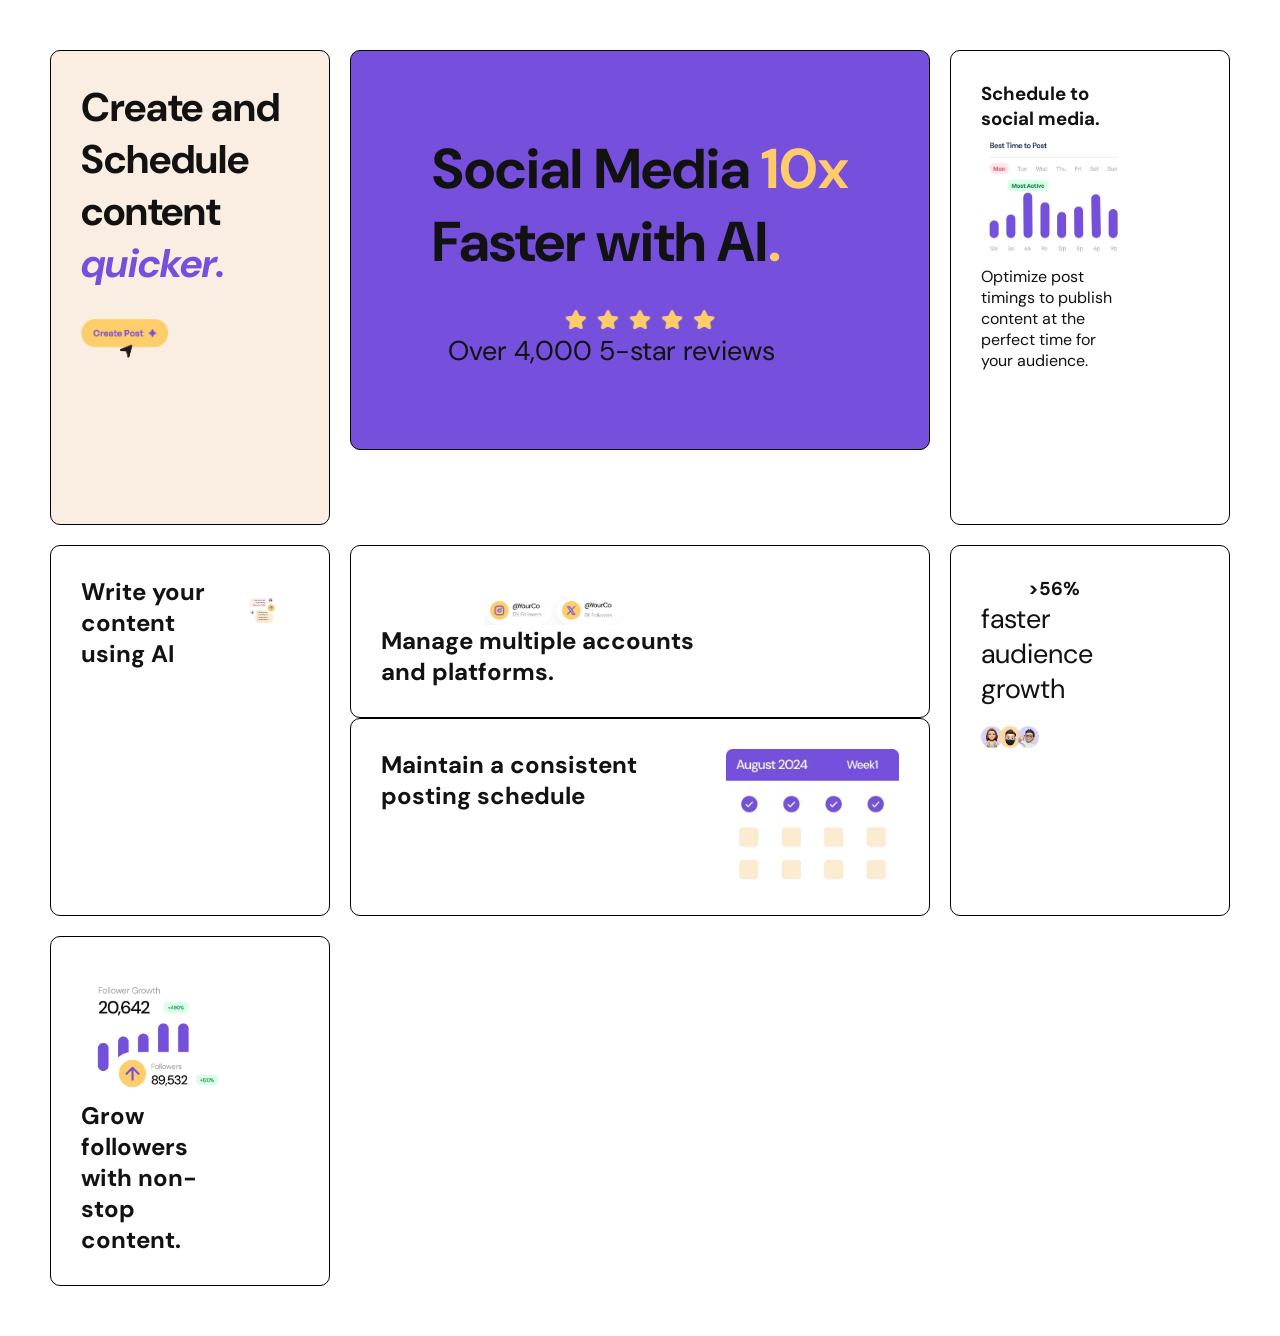
==== Grid/index.html @ a226b8be "Refactor headings to use h2 tags for improved semantic structure and accessibility; enhance styles f" ====
<!DOCTYPE html>
<html lang="en">

<head>
    <meta charset="UTF-8">
    <meta name="viewport" content="width=device-width, initial-scale=1.0">
    <link rel="icon" type="x/icon" href="./images/favicon-32x32.png">
    <link rel="preconnect" href="https://fonts.googleapis.com">
    <link rel="preconnect" href="https://fonts.gstatic.com" crossorigin>
    <link
        href="https://fonts.googleapis.com/css2?family=DM+Sans:ital,opsz,wght@0,9..40,100..1000;1,9..40,100..1000&display=swap"
        rel="stylesheet">
    <link rel="stylesheet" href="./styles.css">
    <title>Social Media</title>
</head>

<body>
    <main>
        <div class="container">
            <div class="header card">
                <h1>Create and Schedule content <em>quicker.</em></h1>
                <div class="line">
                    <img src="./images/illustration-create-post.webp" alt="create post">
                </div>
            </div>
            <div class="second-section card">
                <div>
                    <h2>Social Media <span>10x</span><br> Faster with AI<span>.</span></h2>
                </div>
                <div class="line">
                    <img src="./images/illustration-five-stars.webp" alt="five stars">
                    <p>Over 4,000 5-star reviews</p>
                </div>
            </div>
            <div class="fifth-section card">
                <div>
                    <h3>Schedule to social media.</h3>
                    <div>
                        <img src="./images/illustration-schedule-posts.webp" alt="schedule posts">
                    </div>
                    <p>Optimize post timings to publish content at the perfect time for your audience.</p>
                </div>
            </div>
            <div class="first-section card">
                <h2>Write your content using AI</h2>
                <div class="line">
                    <img src="./images/illustration-ai-content.webp" alt="AI content">
                </div>
            </div>
            <div class="line-card">
                <div class="third-section card">
                    <div class="line">
                        <img src="./images/illustration-multiple-platforms.webp" alt="multiple platforms">
                        <h2>Manage multiple accounts and platforms.</h2>
                    </div>
                </div>
                <div class="fourth-section card">
                    <h2>Maintain a consistent posting schedule</h2>
                    <div>
                        <img src="./images/illustration-consistent-schedule.webp" alt="consistent posting">
                    </div>
                </div>
            </div>
            <div class="seventh-section card">
                <div class="line">
                    <h3>>56%</h3>
                    <p>faster audience growth</p>
                    <div>
                        <img src="./images/illustration-audience-growth.webp" alt="audience growth">
                    </div>
                </div>
            </div>
            <div class="sixth-section card">
                <div>
                    <img src="./images/illustration-grow-followers.webp" alt="grow followers">
                    <h2>Grow followers with non-stop content.</h2>
                </div>
            </div>
        </div>
    </main>
</body>

</html>
---- Grid/styles.css ----
*, *::before, *::after {
    margin: 0;
    padding: 0;
    box-sizing: border-box;
    /* font-family: 'young-serif', sans-serif; */
}

:root {
    --bg: hsl(0, 0%, 100%);
    --text-main: hsl(0, 0%, 7%);
    --card-bg: hsl(256, 67%, 59%);
    --card-bg-light: hsl(254, 88%, 90%);
    --card-bg-yellow: hsl(39, 100%, 71%);
    --card-bg-yellow-light: hsl(31, 66%, 93%);
}

body {
    font-family: 'DM Sans', sans-serif;
    font-weight: 400;
    margin: 50px;
    background: var(--bg);
    color: var(--text-main);
}

.container {
    display: grid;
    grid-template-columns: 280px 1fr 280px;
    grid-template-rows: auto auto auto;
    gap: 20px;
    /* max-width: 980px; */
    width: 100%;
}

.container img {
    width: 100%;
}

.card {
    border-radius: 10px;
    border: 1px solid #000;
    padding: 30px;
    display: grid;
    grid-template-columns: 2fr 1fr;
}

.header {
    background: var(--card-bg-yellow-light);
    height: 475px;
    display: flex;
    flex-direction: column;
}

.header h1 {
    font-size: 2.5rem;
    margin-bottom: 10px;
}

.header em {
    color: var(--card-bg);
}

.header img {
    width: 90%;
    margin-right: auto;
}

.second-section {
    background: var(--card-bg);
    height: 400px;
    display: flex;
    flex-direction: column;
    align-items: center;
    justify-content: center;
}

.second-section h2 {
    font-size: 3.5rem;
    margin-bottom: 10px;
}

.second-section div:first-child {
    font-size: 3.5rem;
    display: flex;
    align-items: center;
    justify-content: center;
}

.second-section span, .second-section span {
    color: var(--card-bg-yellow);
}

.line {
    display: flex;
    flex-direction: column;
    align-items: center;
}

.line img {
    width: 40%;
    position: relative;
    margin-top: 20px;
}

.line p {
    font-weight: 400;
    font-size: 1.7rem;
    position: relative;
    margin-right: auto;
}
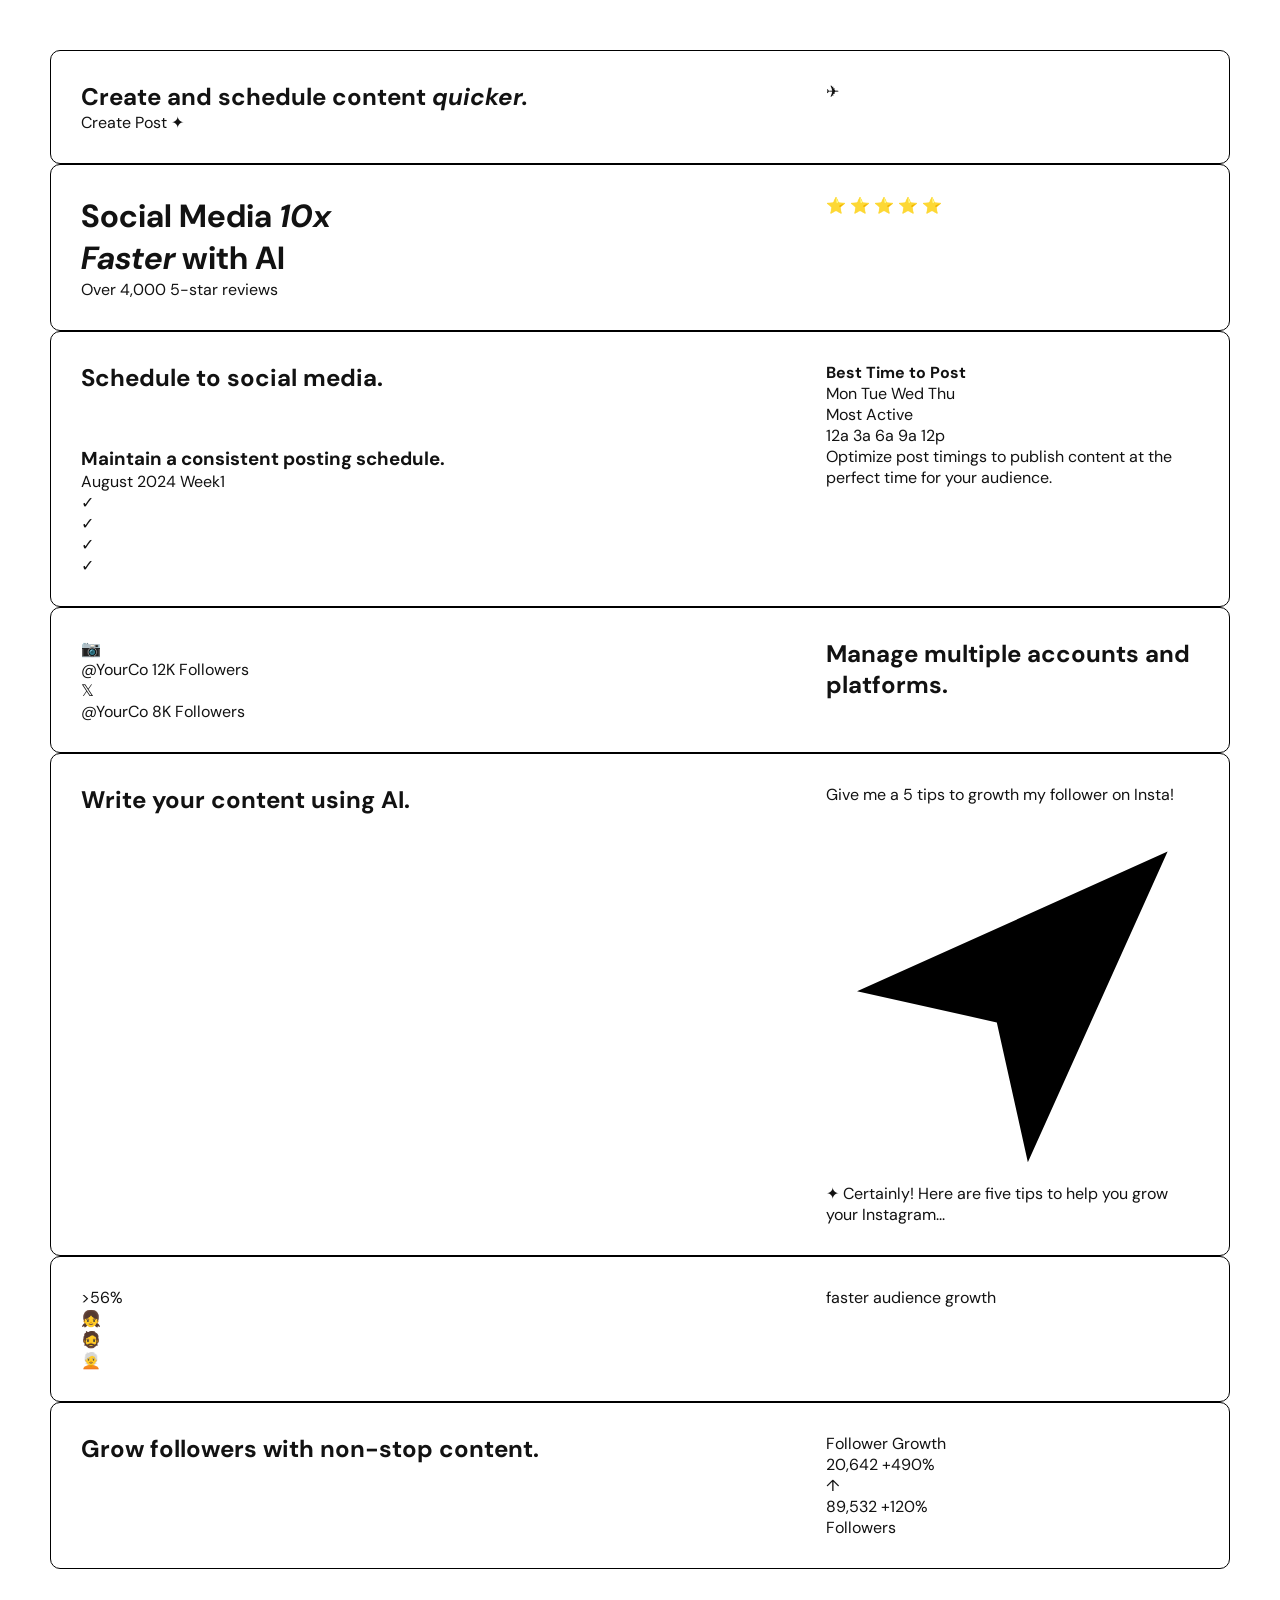
==== commit 942d59f5: "Refactor layout and content structure in main sections for improved user experience and engagement" ====
--- a/Grid/index.html
+++ b/Grid/index.html
@@ -16,66 +16,139 @@
 
 <body>
     <main>
-        <div class="container">
-            <div class="header card">
-                <h1>Create and Schedule content <em>quicker.</em></h1>
-                <div class="line">
-                    <img src="./images/illustration-create-post.webp" alt="create post">
-                </div>
-            </div>
-            <div class="second-section card">
+        <div class="bento-grid">
+            <div class="card card-create">
                 <div>
-                    <h2>Social Media <span>10x</span><br> Faster with AI<span>.</span></h2>
-                </div>
-                <div class="line">
-                    <img src="./images/illustration-five-stars.webp" alt="five stars">
-                    <p>Over 4,000 5-star reviews</p>
-                </div>
-            </div>
-            <div class="fifth-section card">
-                <div>
-                    <h3>Schedule to social media.</h3>
-                    <div>
-                        <img src="./images/illustration-schedule-posts.webp" alt="schedule posts">
-                    </div>
-                    <p>Optimize post timings to publish content at the perfect time for your audience.</p>
-                </div>
-            </div>
-            <div class="first-section card">
-                <h2>Write your content using AI</h2>
-                <div class="line">
-                    <img src="./images/illustration-ai-content.webp" alt="AI content">
-                </div>
-            </div>
-            <div class="line-card">
-                <div class="third-section card">
-                    <div class="line">
-                        <img src="./images/illustration-multiple-platforms.webp" alt="multiple platforms">
-                        <h2>Manage multiple accounts and platforms.</h2>
+                    <h2>Create and schedule content <em>quicker.</em></h2>
+                    <div class="btn-create">
+                        Create Post <span class="diamond">✦</span>
                     </div>
                 </div>
-                <div class="fourth-section card">
-                    <h2>Maintain a consistent posting schedule</h2>
-                    <div>
-                        <img src="./images/illustration-consistent-schedule.webp" alt="consistent posting">
+                <span class="cursor-icon">✈</span>
+            </div>
+            <div class="card card-hero">
+                <h1>Social Media <em>10x</em><br><em>Faster</em> with AI</h1>
+                <div class="stars">
+                    <span class="star">⭐</span>
+                    <span class="star">⭐</span>
+                    <span class="star">⭐</span>
+                    <span class="star">⭐</span>
+                    <span class="star">⭐</span>
+                </div>
+                <p class="reviews">Over 4,000 5-star reviews</p>
+            </div>
+            <div class="card card-schedule">
+                <h2>Schedule to social media.</h2>
+
+                <div class="best-time-box">
+                    <h4>Best Time to Post</h4>
+                    <div class="day-tabs">
+                        <span class="day-tab active">Mon</span>
+                        <span class="day-tab">Tue</span>
+                        <span class="day-tab">Wed</span>
+                        <span class="day-tab">Thu</span>
+                    </div>
+                    <span class="most-active-badge">Most Active</span>
+                    <div class="bar-chart">
+                        <div class="bar" style="height:40%"></div>
+                        <div class="bar" style="height:55%"></div>
+                        <div class="bar active" style="height:100%"></div>
+                        <div class="bar active" style="height:85%"></div>
+                        <div class="bar" style="height:60%"></div>
+                    </div>
+                    <div class="bar-labels">
+                        <span class="bar-label">12a</span>
+                        <span class="bar-label">3a</span>
+                        <span class="bar-label">6a</span>
+                        <span class="bar-label">9a</span>
+                        <span class="bar-label">12p</span>
+                    </div>
+                </div>
+                <div class="posting-mini">
+                    <h3>Maintain a consistent posting schedule.</h3>
+                    <div class="posting-week">
+                        <span>August 2024</span>
+                        <span>Week1</span>
+                    </div>
+                    <div class="check-row">
+                        <div class="check">✓</div>
+                        <div class="check">✓</div>
+                        <div class="check">✓</div>
+                        <div class="check">✓</div>
+                    </div>
+                </div>
+
+                <p>Optimize post timings to publish content at the perfect time for your audience.</p>
+            </div>
+            <div class="card card-manage">
+                <div class="social-accounts">
+                    <div class="account-pill">
+                        <div class="account-icon icon-ig">📷</div>
+                        <div class="account-info">
+                            <span class="account-name">@YourCo</span>
+                            <span class="account-subs">12K Followers</span>
+                        </div>
+                    </div>
+                    <div class="account-pill">
+                        <div class="account-icon icon-x">𝕏</div>
+                        <div class="account-info">
+                            <span class="account-name">@YourCo</span>
+                            <span class="account-subs">8K Followers</span>
+                        </div>
+                    </div>
+                </div>
+                <h2>Manage multiple accounts and platforms.</h2>
+            </div>
+            <div class="card card-write">
+                <h2>Write your content using AI.</h2>
+                <div class="chat-bubbles">
+                    <div class="bubble bubble-user">
+                        <span>Give me a 5 tips to growth my follower on Insta!</span>
+                        <div class="bubble-send">
+                            <svg viewBox="0 0 24 24">
+                                <path d="M2 12l20-9-9 20-2-9z" />
+                            </svg>
+                        </div>
+                    </div>
+                    <div class="bubble bubble-ai">
+                        <span class="bubble-icon">✦</span>
+                        <span>Certainly! Here are five tips to help you grow your Instagram...</span>
                     </div>
                 </div>
             </div>
-            <div class="seventh-section card">
-                <div class="line">
-                    <h3>>56%</h3>
-                    <p>faster audience growth</p>
-                    <div>
-                        <img src="./images/illustration-audience-growth.webp" alt="audience growth">
-                    </div>
+            <div class="card card-stat">
+                <div class="stat-big">&gt;56%</div>
+                <div class="stat-label">faster audience growth</div>
+                <div class="avatar-stack">
+                    <div class="avatar">👧</div>
+                    <div class="avatar">🧔</div>
+                    <div class="avatar">🧑‍🦳</div>
                 </div>
             </div>
-            <div class="sixth-section card">
-                <div>
-                    <img src="./images/illustration-grow-followers.webp" alt="grow followers">
-                    <h2>Grow followers with non-stop content.</h2>
+            <div class="card card-grow">
+                <h2>Grow followers with non-stop content.</h2>
+                <div class="growth-stats">
+                    <div class="growth-label">Follower Growth</div>
+                    <div>
+                        <span class="growth-num">20,642</span>
+                        <span class="growth-badge">+490%</span>
+                    </div>
+                    <div class="mini-bars">
+                        <div class="mini-bar" style="height:35%"></div>
+                        <div class="mini-bar active" style="height:55%"></div>
+                        <div class="mini-bar active" style="height:75%"></div>
+                        <div class="mini-bar active" style="height:100%"></div>
+                        <div class="mini-bar active" style="height:90%"></div>
+                    </div>
+                    <div class="growth-arrow">↑</div>
+                    <div class="followers-row">
+                        <span class="followers-num">89,532</span>
+                        <span class="growth-badge">+120%</span>
+                    </div>
+                    <div class="growth-label">Followers</div>
                 </div>
             </div>
+
         </div>
     </main>
 </body>
--- a/Grid/styles.css
+++ b/Grid/styles.css
@@ -106,4 +106,87 @@
     font-size: 1.7rem;
     position: relative;
     margin-right: auto;
+}
+
+.fifth-section {
+    background: var(--card-bg-light);
+    height: 600px;
+}
+
+.fifth-section div:first-child h3 {
+    font-size: 2.5rem;
+    padding: 20px;
+}
+
+.fifth-section img {
+    position: relative;
+    display: block;
+    left: 60px;
+    height: 200px;
+    width: 100%;
+    padding: 20px;
+}
+
+.fifth-section p {
+    font-size: 0.9rem;
+    font-weight: 500;
+    padding: 20px;
+}
+
+@media (max-width: 768px) {
+    body {
+        padding-right: 30px;
+        padding-left: 30px;
+    }
+    .container {
+        grid-template-columns: 1fr;
+        grid-template-rows: auto;
+    }
+
+    .card {
+        grid-template-columns: 1fr;
+    }
+
+    .header {
+        height: auto;
+        text-align: center;
+    }
+
+    .header img {
+        width: 100%;
+        margin: 20px auto;
+    }
+
+    .second-section {
+        height: auto;
+        text-align: center;
+    }
+
+    .line img {
+        width: 80%;
+    }
+
+    .line p {
+        margin: 20px auto;
+    }
+
+    .fifth-section {
+        height: auto;
+    }
+
+    .fifth-section div:first-child h3 {
+        font-size: 2rem;
+        padding: 20px;
+        text-align: center;
+    }
+
+    .fifth-section img {
+        left: 0;
+        padding: 20px 0;
+    }
+
+    .fifth-section p {
+        padding: 20px;
+        text-align: center;
+    }
 }
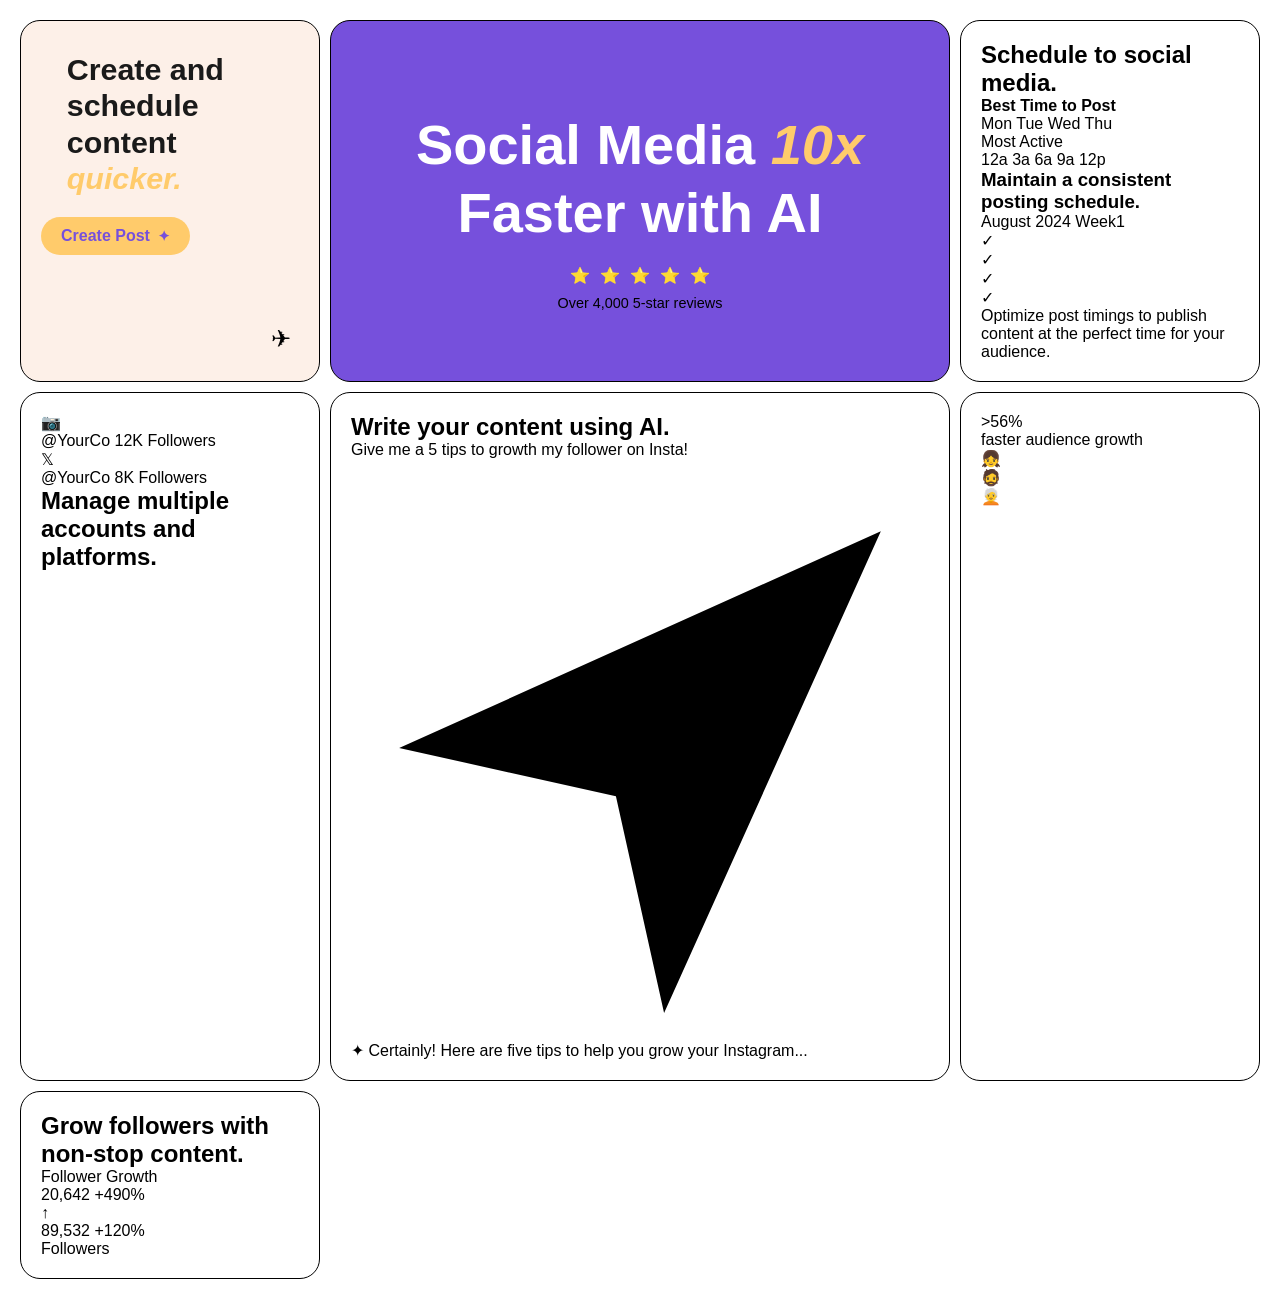
==== commit 1f0ee448: "Refactor card-hero styles for improved layout and consistency" ====
--- a/Grid/index.html
+++ b/Grid/index.html
@@ -27,7 +27,7 @@
                 <span class="cursor-icon">✈</span>
             </div>
             <div class="card card-hero">
-                <h1>Social Media <em>10x</em><br><em>Faster</em> with AI</h1>
+                <h1>Social Media <em>10x</em><br>Faster with AI</h1>
                 <div class="stars">
                     <span class="star">⭐</span>
                     <span class="star">⭐</span>
--- a/Grid/styles.css
+++ b/Grid/styles.css
@@ -1,192 +1,124 @@
-*, *::before, *::after {
-    margin: 0;
-    padding: 0;
-    box-sizing: border-box;
-    /* font-family: 'young-serif', sans-serif; */
-}
+*, *::before, *::after { box-sizing: border-box; margin: 0; padding: 0; }
 
 :root {
-    --bg: hsl(0, 0%, 100%);
-    --text-main: hsl(0, 0%, 7%);
-    --card-bg: hsl(256, 67%, 59%);
-    --card-bg-light: hsl(254, 88%, 90%);
-    --card-bg-yellow: hsl(39, 100%, 71%);
-    --card-bg-yellow-light: hsl(31, 66%, 93%);
+  --purple: hsl(256, 67%, 59%);
+
+  --purple-light: #e8e0ff;
+  --yellow: hsl(39, 100%, 71%);
+  --yellow-bg: hsl(39, 100%, 71%);
+  --peach: #fdf0e8;
+  --white: #ffffff;
+  --dark: #1a1a1a;
+  --gray-bg: #f0f0f4;
+  --green: #4caf7d;
+  --text-muted: #666;
+  --radius: 20px;
 }
 
 body {
-    font-family: 'DM Sans', sans-serif;
-    font-weight: 400;
-    margin: 50px;
-    background: var(--bg);
-    color: var(--text-main);
+  font-family: 'Manrope', sans-serif;
+  padding: 20px;
 }
 
-.container {
-    display: grid;
-    grid-template-columns: 280px 1fr 280px;
-    grid-template-rows: auto auto auto;
-    gap: 20px;
-    /* max-width: 980px; */
-    width: 100%;
-}
-
-.container img {
-    width: 100%;
+.bento-grid {
+  display: grid;
+  grid-template-columns: 300px auto 300px;
+  grid-template-rows: auto;
+  gap: 10px;
 }
 
 .card {
-    border-radius: 10px;
-    border: 1px solid #000;
-    padding: 30px;
-    display: grid;
-    grid-template-columns: 2fr 1fr;
+  border-radius: var(--radius);
+  overflow: hidden;
+  padding: 20px;
+  position: relative;
+  border: 1px solid black;
 }
 
-.header {
-    background: var(--card-bg-yellow-light);
-    height: 475px;
-    display: flex;
-    flex-direction: column;
+.card-create {
+  background: var(--peach);
+  grid-column: 1;
+  grid-row: 1;
+  display: flex;
+  flex-direction: column;
+  justify-content: space-between;
+  padding-top: 10%;
+  /* min-height: 320px; */
 }
 
-.header h1 {
-    font-size: 2.5rem;
-    margin-bottom: 10px;
+.card-create h2 {
+  font-size: 1.9rem;
+  font-weight: 700;
+  color: var(--dark);
+  line-height: 1.2;
+  margin-left: 10%
 }
 
-.header em {
-    color: var(--card-bg);
+.card-create em {
+  color: var(--yellow-bg);
+  font-style: italic;
 }
 
-.header img {
-    width: 90%;
-    margin-right: auto;
+.btn-create {
+  display: inline-flex;
+  align-items: center;
+  gap: 8px;
+  background: var(--yellow);
+  color: var(--purple);
+  width: fit-content;
+  border: none;
+  padding: 10px 20px;
+  border-radius: var(--radius);
+  font-family: 'Manrope', sans-serif;
+  font-weight: 700;
+  margin-top: 20px;
+  position: relative;
+  cursor: pointer;
 }
 
-.second-section {
-    background: var(--card-bg);
-    height: 400px;
-    display: flex;
-    flex-direction: column;
-    align-items: center;
-    justify-content: center;
+.diamond {
+  font-size: 0.9rem;
 }
 
-.second-section h2 {
-    font-size: 3.5rem;
-    margin-bottom: 10px;
+.cursor-icon {
+  position: absolute;
+  right: 28px;
+  bottom: 28px;
+  font-size: 1.5rem;
 }
 
-.second-section div:first-child {
-    font-size: 3.5rem;
-    display: flex;
-    align-items: center;
-    justify-content: center;
+.card-hero {
+  background: var(--purple);
+  grid-row: 1;
+  grid-column: 2 / span 2;
+  grid-column: 2;
+  display: flex;
+  flex-direction: column;
+  align-items: center;
+  justify-content: center;
 }
 
-.second-section span, .second-section span {
-    color: var(--card-bg-yellow);
+.card-hero h1 {
+  font-size: 3.5rem;
+  font-weight: 700;
+  color: var(--white);
+  line-height: 1.2;
+  padding: 20px 0px;
+  text-align: center;
 }
 
-.line {
-    display: flex;
-    flex-direction: column;
-    align-items: center;
+.card-hero em {
+  font-style: italic;
+  color: var(--yellow);
 }
 
-.line img {
-    width: 40%;
-    position: relative;
-    margin-top: 20px;
+.stars {
+  display: flex;
+  gap: 10px;
+  padding-bottom: 10px;
 }
 
-.line p {
-    font-weight: 400;
-    font-size: 1.7rem;
-    position: relative;
-    margin-right: auto;
-}
-
-.fifth-section {
-    background: var(--card-bg-light);
-    height: 600px;
-}
-
-.fifth-section div:first-child h3 {
-    font-size: 2.5rem;
-    padding: 20px;
-}
-
-.fifth-section img {
-    position: relative;
-    display: block;
-    left: 60px;
-    height: 200px;
-    width: 100%;
-    padding: 20px;
-}
-
-.fifth-section p {
-    font-size: 0.9rem;
-    font-weight: 500;
-    padding: 20px;
-}
-
-@media (max-width: 768px) {
-    body {
-        padding-right: 30px;
-        padding-left: 30px;
-    }
-    .container {
-        grid-template-columns: 1fr;
-        grid-template-rows: auto;
-    }
-
-    .card {
-        grid-template-columns: 1fr;
-    }
-
-    .header {
-        height: auto;
-        text-align: center;
-    }
-
-    .header img {
-        width: 100%;
-        margin: 20px auto;
-    }
-
-    .second-section {
-        height: auto;
-        text-align: center;
-    }
-
-    .line img {
-        width: 80%;
-    }
-
-    .line p {
-        margin: 20px auto;
-    }
-
-    .fifth-section {
-        height: auto;
-    }
-
-    .fifth-section div:first-child h3 {
-        font-size: 2rem;
-        padding: 20px;
-        text-align: center;
-    }
-
-    .fifth-section img {
-        left: 0;
-        padding: 20px 0;
-    }
-
-    .fifth-section p {
-        padding: 20px;
-        text-align: center;
-    }
+.reviews {
+  font-size: 0.9rem;
+  font-weight: 500;
 }
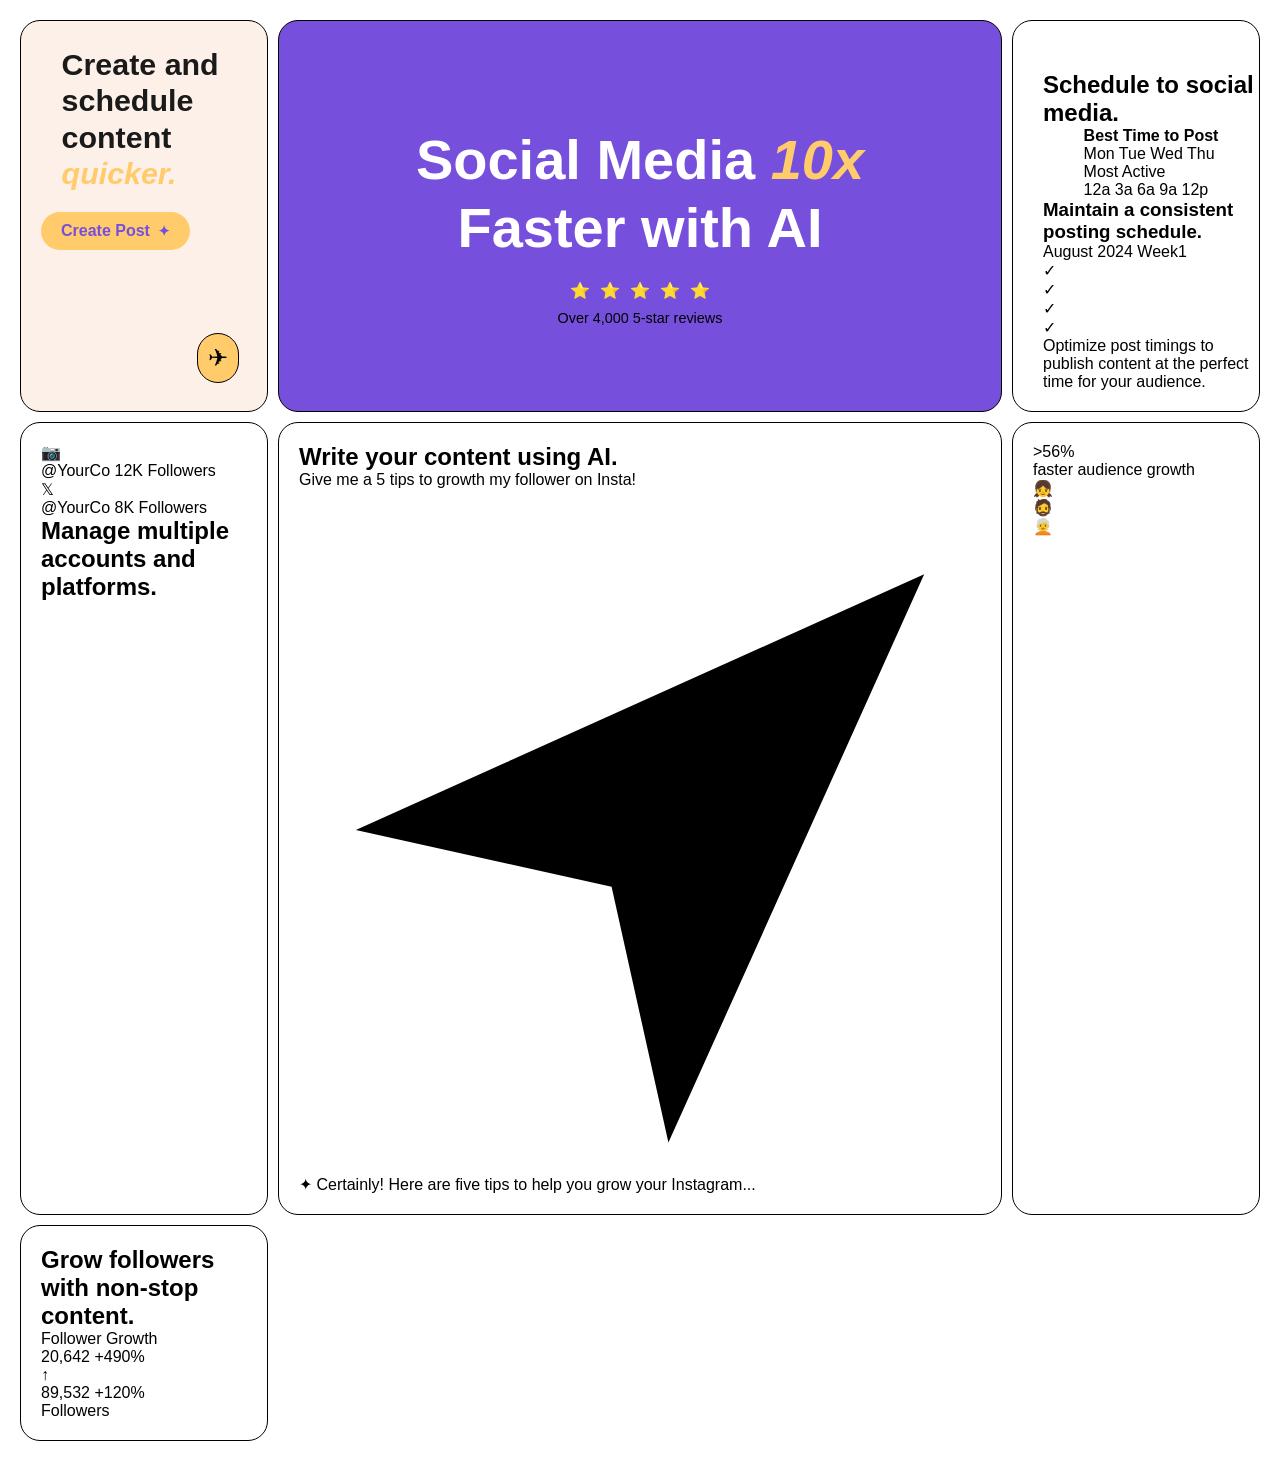
==== commit c4184dad: "Remove unnecessary newline in card-schedule and add padding for improved layout" ====
--- a/Grid/index.html
+++ b/Grid/index.html
@@ -39,7 +39,6 @@
             </div>
             <div class="card card-schedule">
                 <h2>Schedule to social media.</h2>
-
                 <div class="best-time-box">
                     <h4>Best Time to Post</h4>
                     <div class="day-tabs">
--- a/Grid/styles.css
+++ b/Grid/styles.css
@@ -22,7 +22,7 @@
 
 .bento-grid {
   display: grid;
-  grid-template-columns: 300px auto 300px;
+  grid-template-columns: 20% auto 20%;
   grid-template-rows: auto;
   gap: 10px;
 }
@@ -34,6 +34,8 @@
   position: relative;
   border: 1px solid black;
 }
+
+/* Card Create Section */
 
 .card-create {
   background: var(--peach);
@@ -85,7 +87,18 @@
   right: 28px;
   bottom: 28px;
   font-size: 1.5rem;
+  border: 1px solid black;
+  border-radius: 100px;
+  padding: 10px;
+  background: var(--yellow);
 }
+
+.cursor-icon:hover {
+  cursor: pointer;
+}
+
+
+/* Card Hero Section */
 
 .card-hero {
   background: var(--purple);
@@ -121,4 +134,14 @@
 .reviews {
   font-size: 0.9rem;
   font-weight: 500;
+}
+
+/* Card Schedule Section */
+
+.card-schedule {
+  display: flex;
+  flex-direction: column;
+  align-items: center;
+  justify-content: center;
+  padding: 50px 0 20px 30px;
 }
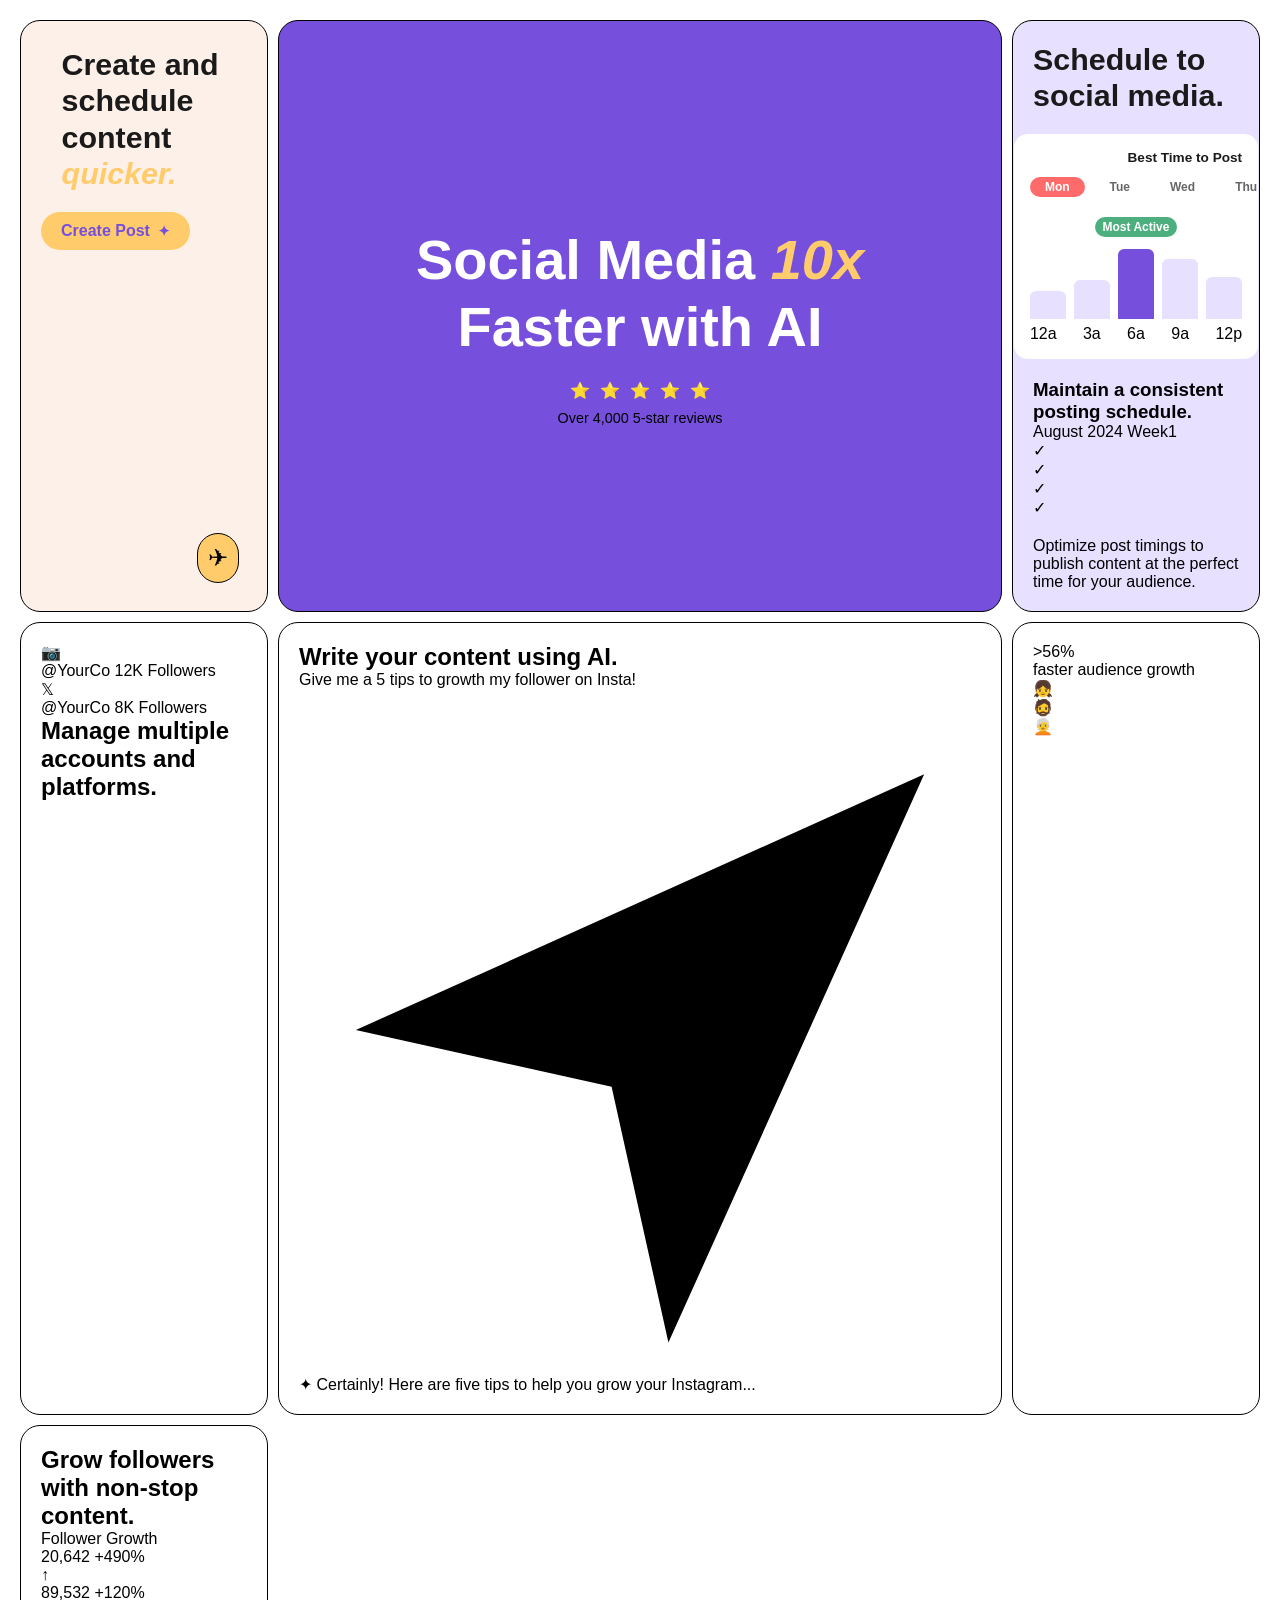
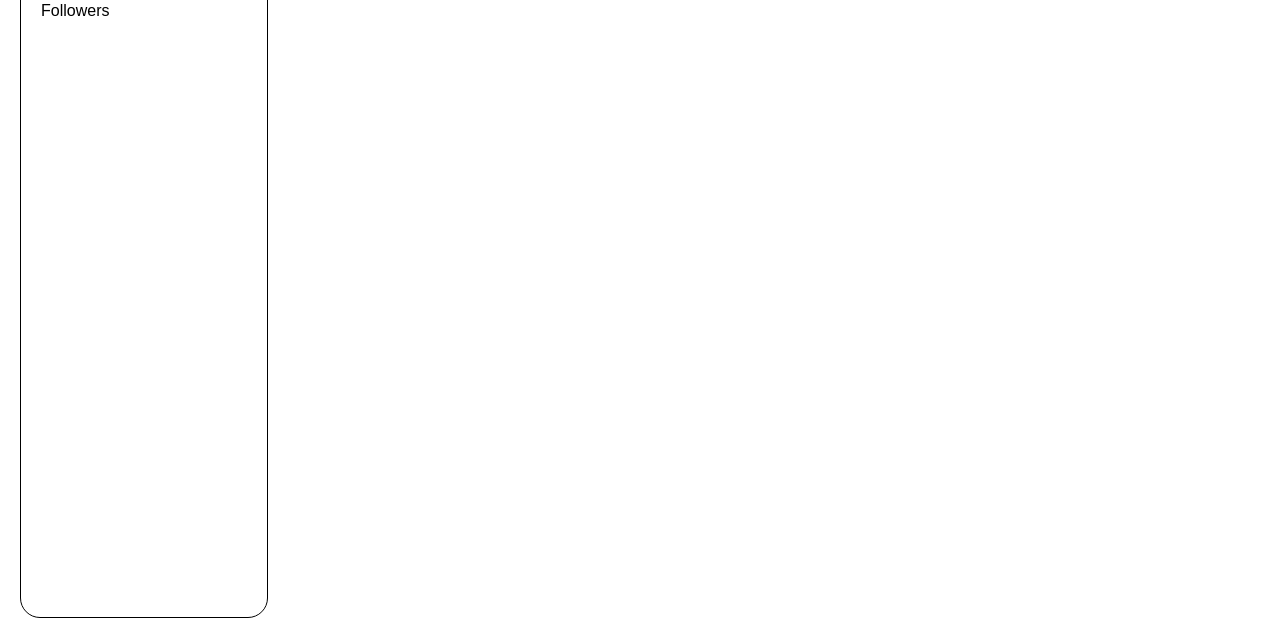
==== commit cdc42ccd: "Refactor most-active-badge to use flexbox for better alignment and update styles for improved layout" ====
--- a/Grid/index.html
+++ b/Grid/index.html
@@ -47,12 +47,12 @@
                         <span class="day-tab">Wed</span>
                         <span class="day-tab">Thu</span>
                     </div>
-                    <span class="most-active-badge">Most Active</span>
+                    <div class="most-active-badge">Most Active</div>
                     <div class="bar-chart">
                         <div class="bar" style="height:40%"></div>
                         <div class="bar" style="height:55%"></div>
                         <div class="bar active" style="height:100%"></div>
-                        <div class="bar active" style="height:85%"></div>
+                        <div class="bar" style="height:85%"></div>
                         <div class="bar" style="height:60%"></div>
                     </div>
                     <div class="bar-labels">
--- a/Grid/styles.css
+++ b/Grid/styles.css
@@ -24,6 +24,7 @@
   display: grid;
   grid-template-columns: 20% auto 20%;
   grid-template-rows: auto;
+  grid-auto-rows: 1fr;
   gap: 10px;
 }
 
@@ -139,9 +140,89 @@
 /* Card Schedule Section */
 
 .card-schedule {
+  background: var(--purple-light);
   display: flex;
   flex-direction: column;
   align-items: center;
   justify-content: center;
-  padding: 50px 0 20px 30px;
+  gap: 20px;
+}
+
+.card-schedule h2 {
+  font-size: 1.9rem;
+  font-weight: 700;
+  color: var(--dark);
+  line-height: 1.2;
+}
+
+.best-time-box {
+  background: var(--white);
+  border-radius: 14px;
+  padding: 16px;
+}
+
+.best-time-box h4 {
+  font-size: 0.85rem;
+  text-align: end;
+  font-weight: 700;
+  color: var(--dark);
+  margin-bottom: 12px;
+  /* margin-left: 40%; */
+  /* transform: translateY(-50%); */
+}
+
+.day-tabs {
+  display: flex;
+  gap: min(10px, 5%);
+  margin-bottom: 20px;
+}
+
+.day-tab {
+  font-size: 0.75rem;
+  font-weight: 600;
+  padding: 3px 15px;
+  color: var(--text-muted);
+}
+
+.day-tab.active {
+  background-color: #ff6b6b;
+  color: var(--white);
+  border-radius: 20px;
+}
+
+.most-active-badge {
+  background: var(--green);
+  color: var(--white);
+  font-size: 0.75rem;
+  font-weight: 700;
+  padding: 3px 8px;
+  border-radius: 20px;
+  /* display: inline-block; */
+  display: flex;
+  align-items: center;
+  justify-content: center;
+  margin-bottom: 12px;
+  width: fit-content;
+  margin-left: auto;
+  margin-right: auto;
+}
+
+.bar-chart {
+  display: flex;
+  align-items: flex-end;
+  gap: 8px;
+  height: 70px;
+}
+
+.bar {
+  flex: 1;
+  background: var(--purple-light);
+  border-radius: 6px 6px 0 0;
+}
+
+.bar.active { background: var(--purple) }
+.bar-labels {
+  display: flex;
+  justify-content: space-between;
+  margin-top: 6px;
 }
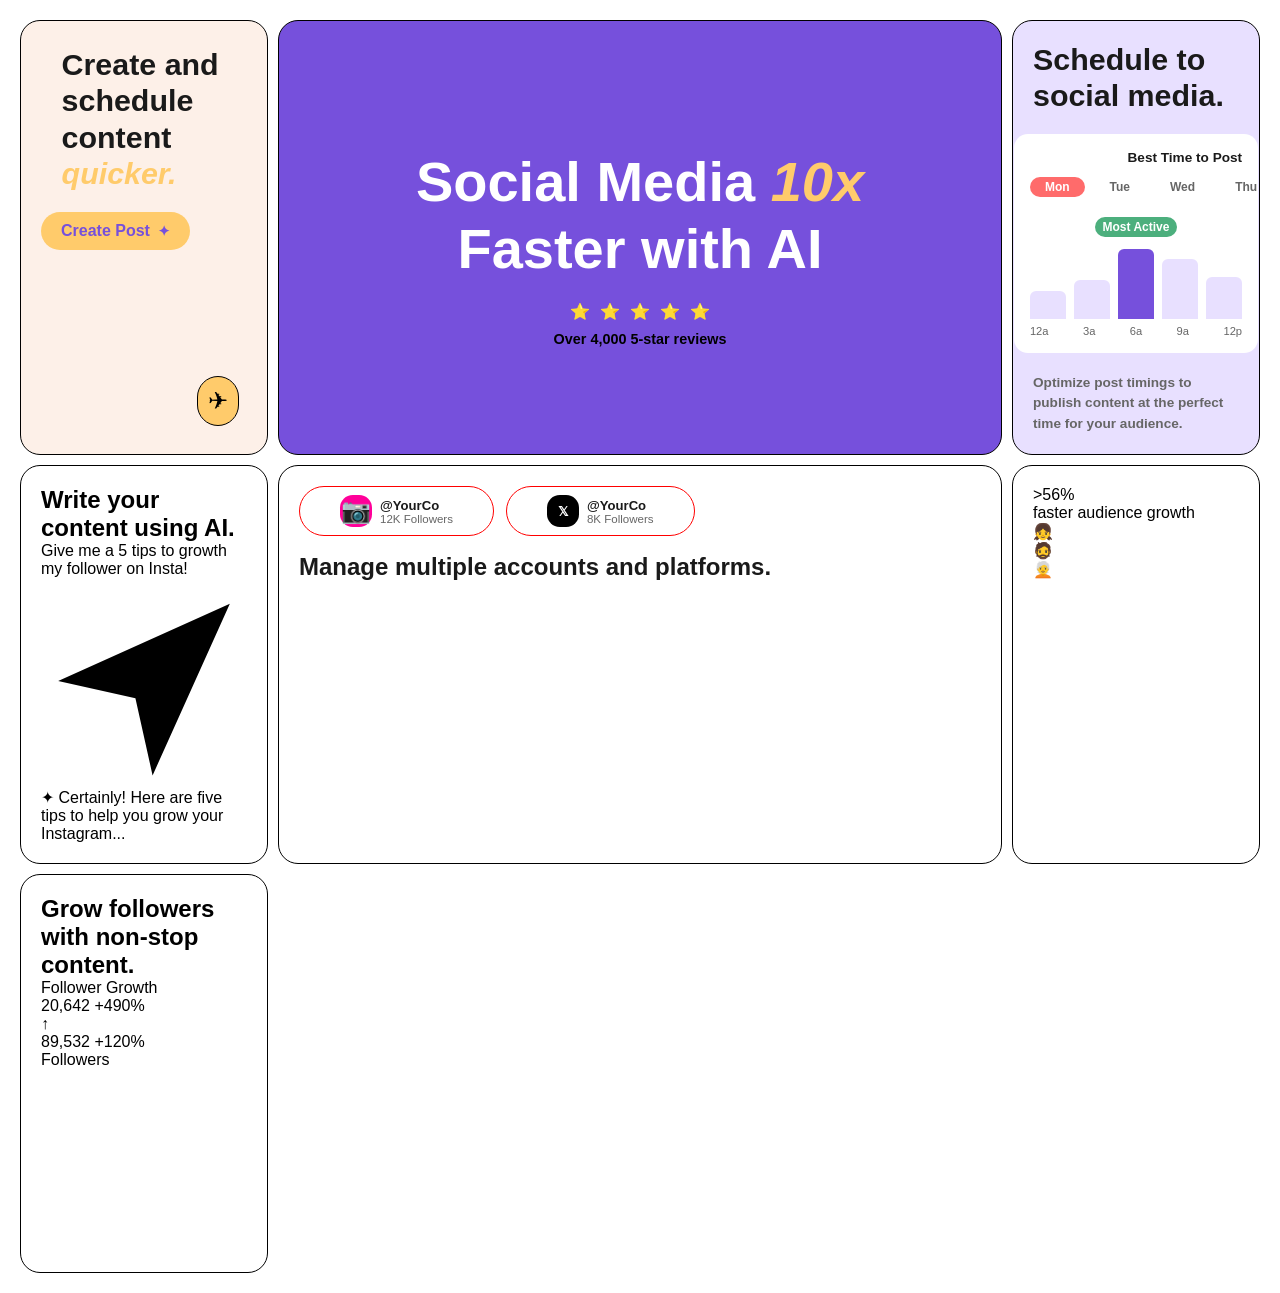
==== commit 159e2e8d: "Remove posting schedule section from card-schedule and update font weights for improved emphasis in " ====
--- a/Grid/index.html
+++ b/Grid/index.html
@@ -63,20 +63,6 @@
                         <span class="bar-label">12p</span>
                     </div>
                 </div>
-                <div class="posting-mini">
-                    <h3>Maintain a consistent posting schedule.</h3>
-                    <div class="posting-week">
-                        <span>August 2024</span>
-                        <span>Week1</span>
-                    </div>
-                    <div class="check-row">
-                        <div class="check">✓</div>
-                        <div class="check">✓</div>
-                        <div class="check">✓</div>
-                        <div class="check">✓</div>
-                    </div>
-                </div>
-
                 <p>Optimize post timings to publish content at the perfect time for your audience.</p>
             </div>
             <div class="card card-manage">
--- a/Grid/styles.css
+++ b/Grid/styles.css
@@ -134,7 +134,7 @@
 
 .reviews {
   font-size: 0.9rem;
-  font-weight: 500;
+  font-weight: 900;
 }
 
 /* Card Schedule Section */
@@ -225,4 +225,58 @@
   display: flex;
   justify-content: space-between;
   margin-top: 6px;
+}
+
+.bar-labels { font-size: 0.7rem; color: var(--text-muted); }
+.card-schedule p {
+  font-size: 0.85rem;
+  color: var(--text-muted);
+  line-height: 1.5;
+  font-weight: 900;
+}
+
+.card-manage {
+  background: var(--white);
+  grid-column: 2;
+  grid-row: 2;
+  display: flex;
+  flex-direction: column;
+  gap: 16px;
+}
+
+.social-accounts {
+  display: flex;
+  gap: 12px;
+}
+
+.account-pill {
+  display: flex;
+  align-items: center;
+  gap: 8px;
+  background: var(--white);
+  border-radius: 50px;
+  padding: 8px 40px;
+  border: 1px solid red;
+}
+
+.account-icon {
+  width: 32px;
+  height: 32px;
+  border-radius: 40%;
+  display: flex;
+  align-items: center;
+  justify-content: center;
+  font-size: 1.5rem;
+}
+
+.icon-ig { background: #f09; }
+  .icon-x  { background: #000; color: #fff; font-size: 0.8rem; font-weight: 900; }
+  .account-info { display: flex; flex-direction: column; }
+  .account-name { font-size: 0.82rem; font-weight: 700; color: var(--dark); }
+  .account-subs { font-size: 0.72rem; color: var(--text-muted); }
+  .card-manage h2 {
+  font-size: 1.5rem;
+  font-weight: 800;
+  color: var(--dark);
+  line-height: 1.25;
 }
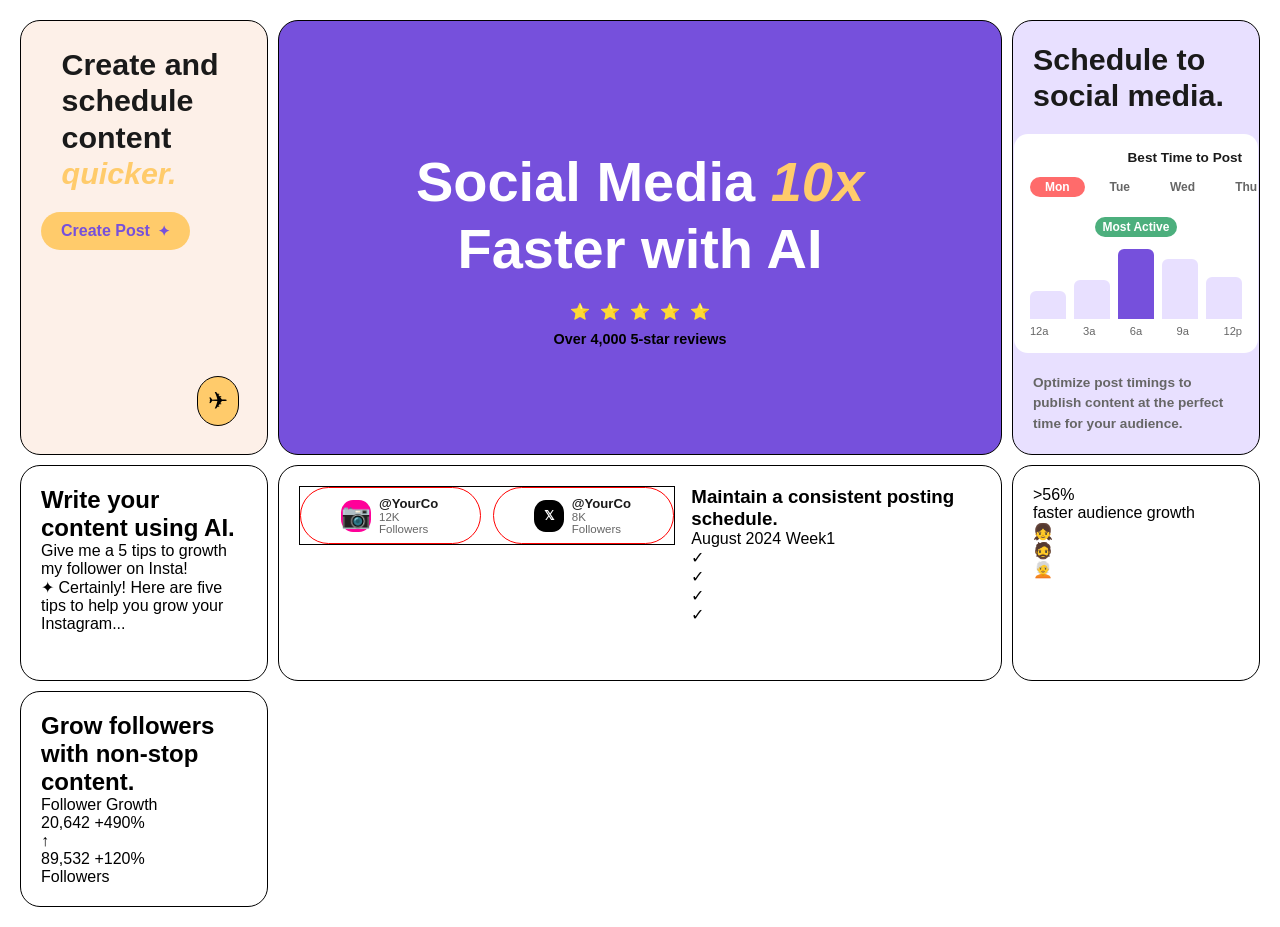
==== commit 7e28a19f: "Add posting schedule section to card-schedule and update styles for social accounts layout" ====
--- a/Grid/index.html
+++ b/Grid/index.html
@@ -82,18 +82,26 @@
                         </div>
                     </div>
                 </div>
-                <h2>Manage multiple accounts and platforms.</h2>
+                <!-- <h2>Manage multiple accounts and platforms.</h2> -->
+                <div class="posting-mini">
+                    <h3>Maintain a consistent posting schedule.</h3>
+                    <div class="posting-week">
+                        <span>August 2024</span>
+                        <span>Week1</span>
+                    </div>
+                    <div class="check-row">
+                        <div class="check">✓</div>
+                        <div class="check">✓</div>
+                        <div class="check">✓</div>
+                        <div class="check">✓</div>
+                    </div>
+                </div>
             </div>
             <div class="card card-write">
                 <h2>Write your content using AI.</h2>
                 <div class="chat-bubbles">
                     <div class="bubble bubble-user">
                         <span>Give me a 5 tips to growth my follower on Insta!</span>
-                        <div class="bubble-send">
-                            <svg viewBox="0 0 24 24">
-                                <path d="M2 12l20-9-9 20-2-9z" />
-                            </svg>
-                        </div>
                     </div>
                     <div class="bubble bubble-ai">
                         <span class="bubble-icon">✦</span>
--- a/Grid/styles.css
+++ b/Grid/styles.css
@@ -240,13 +240,15 @@
   grid-column: 2;
   grid-row: 2;
   display: flex;
-  flex-direction: column;
+  justify-content: space-between;
   gap: 16px;
 }
 
 .social-accounts {
   display: flex;
   gap: 12px;
+  border: 1px solid black;
+  margin-bottom: auto;
 }
 
 .account-pill {
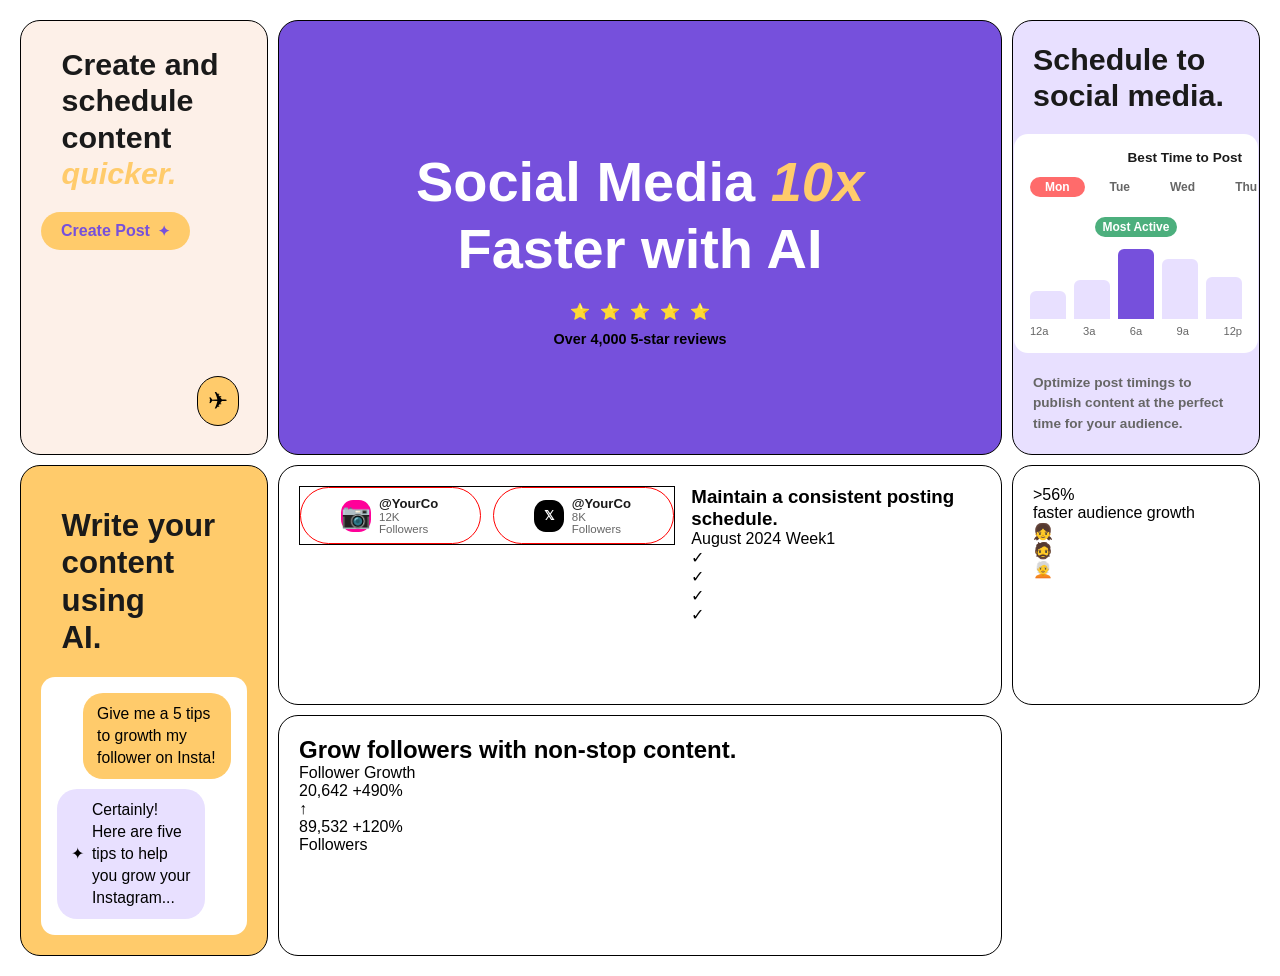
==== commit d6768294: "Update card-write section with improved heading layout and adjust padding for better spacing" ====
--- a/Grid/index.html
+++ b/Grid/index.html
@@ -98,7 +98,7 @@
                 </div>
             </div>
             <div class="card card-write">
-                <h2>Write your content using AI.</h2>
+                <h2>Write your content using <br> AI.</h2>
                 <div class="chat-bubbles">
                     <div class="bubble bubble-user">
                         <span>Give me a 5 tips to growth my follower on Insta!</span>
--- a/Grid/styles.css
+++ b/Grid/styles.css
@@ -9,7 +9,6 @@
   --peach: #fdf0e8;
   --white: #ffffff;
   --dark: #1a1a1a;
-  --gray-bg: #f0f0f4;
   --green: #4caf7d;
   --text-muted: #666;
   --radius: 20px;
@@ -31,7 +30,7 @@
 .card {
   border-radius: var(--radius);
   overflow: hidden;
-  padding: 20px;
+  padding: var(--radius);
   position: relative;
   border: 1px solid black;
 }
@@ -281,4 +280,66 @@
   font-weight: 800;
   color: var(--dark);
   line-height: 1.25;
+}
+
+.card-write {
+  background-color: var(--yellow-bg);
+  grid-column: 1;
+  grid-row: 2 / 4;
+  display: flex;
+  flex-direction: column;
+  justify-content: space-between;
+  /* gap: 16px; */
+  min-height: 380px;
+}
+
+.card-write h2 {
+  display: flex;
+  flex-direction: column;
+  gap: 10px;
+  line-height: 1.2;
+  color: var(--dark);
+  font-size: 1.95rem;
+  margin: 10%;
+  /* margin-top: auto; */
+}
+
+.chat-bubbles {
+  display: flex;
+  flex-direction: column;
+  gap: 10px;
+  margin-top: auto;
+  background: var(--white);
+  border-radius: 14px;
+  padding: 16px;
+}
+
+.bubble {
+  border-radius: var(--radius);
+  padding: 10px 14px;
+  font-size: 0.98rem;
+  line-height: 1.4;
+  max-width: 85%;
+  overflow: auto;
+}
+
+.bubble-user {
+  background: var(--yellow);
+  align-self: flex-end;
+  display: flex;
+  align-items: flex-start;
+  gap: 8px;
+}
+
+.bubble-ai {
+  background: var(--purple-light);
+  align-self: flex-start;
+  display: flex;
+  align-items: flex-start;
+  gap: 8px;
+}
+
+.bubble-icon {
+  font-size: 1rem;
+  margin: auto auto;
 }
